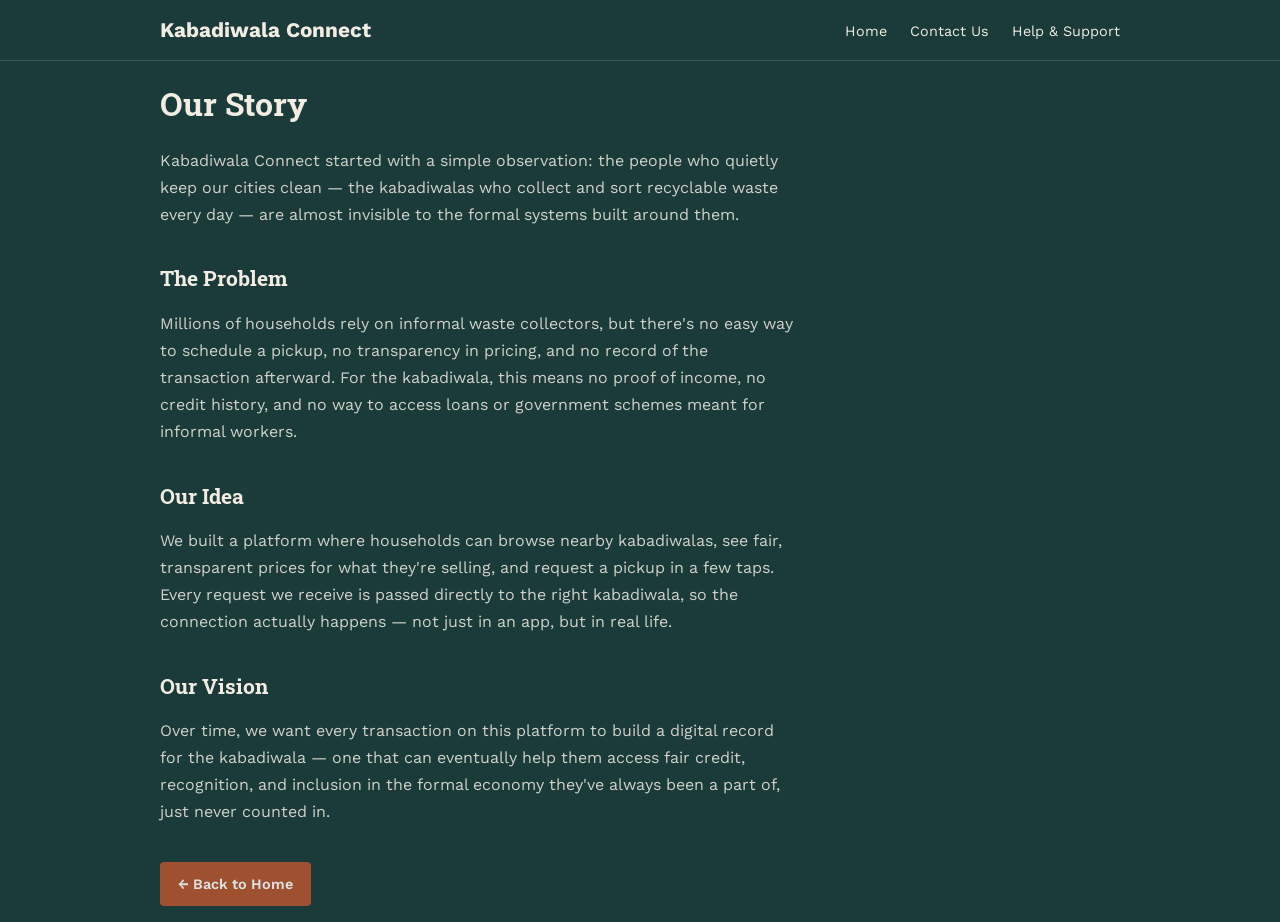
==== about.html @ b05b180d "prototype 1" ====
<!DOCTYPE html>
<html lang="en">
<head>
  <meta charset="UTF-8">
  <meta name="viewport" content="width=device-width, initial-scale=1.0">
  <title>About Us - Kabadiwala Connect</title>

  <link href="https://fonts.googleapis.com/css2?family=Roboto+Slab:wght@700&family=Work+Sans:wght@400;600&display=swap" rel="stylesheet">
  <link rel="stylesheet" href="styles.css">

  <style>
    /* A few extra styles just for this page's long-form text layout */
    .about-content {
      max-width: 640px;
      margin-top: 20px;
    }

    .about-content h2 {
      margin-top: 36px;
      font-size: 1.3rem;
    }

    .about-content p {
      opacity: 0.85;
      line-height: 1.7;
    }
  </style>
</head>
<body>

  <!-- ===== HEADER (same as index.html, but links point back to the homepage) ===== -->
  <header>
    <div class="container">
      <div class="logo"><a href="index.html" style="text-decoration:none; color:inherit;">Kabadiwala Connect</a></div>
      <nav>
        <a href="index.html">Home</a>
        <a href="index.html#contact">Contact Us</a>
        <a href="index.html#help">Help &amp; Support</a>
      </nav>
    </div>
  </header>

  <div class="container">
    <div class="about-content">

      <h1>Our Story</h1>

      <p>Kabadiwala Connect started with a simple observation: the people who
         quietly keep our cities clean — the kabadiwalas who collect and sort
         recyclable waste every day — are almost invisible to the formal
         systems built around them.</p>

      <h2>The Problem</h2>
      <p>Millions of households rely on informal waste collectors, but there's
         no easy way to schedule a pickup, no transparency in pricing, and no
         record of the transaction afterward. For the kabadiwala, this means
         no proof of income, no credit history, and no way to access loans or
         government schemes meant for informal workers.</p>

      <h2>Our Idea</h2>
      <p>We built a platform where households can browse nearby kabadiwalas,
         see fair, transparent prices for what they're selling, and request a
         pickup in a few taps. Every request we receive is passed directly to
         the right kabadiwala, so the connection actually happens — not just
         in an app, but in real life.</p>

      <h2>Our Vision</h2>
      <p>Over time, we want every transaction on this platform to build a
         digital record for the kabadiwala — one that can eventually help them
         access fair credit, recognition, and inclusion in the formal economy
         they've always been a part of, just never counted in.</p>

      <p style="margin-top:36px;"><a href="index.html" class="btn">&larr; Back to Home</a></p>

    </div>
  </div>

</body>
</html>
---- styles.css ----
:root {
      --background: #1B3A3A;
      --text: #F1EDE3;
      --accent: #B5542E;
      --card-bg: #F1EDE3;
      --card-text: #14201D;
      --price-color: #7A8B6F;
    }

    * { box-sizing: border-box; }

    body {
      background: var(--background);
      color: var(--text);
      font-family: 'Work Sans', sans-serif;
      margin: 0;
    }

    h1, h2, h3 {
      font-family: 'Roboto Slab', serif;
    }

    .container {
      max-width: 1000px;
      margin: 0 auto;
      padding: 0 20px;
    }

    a { color: inherit; }

    .btn {
      background: var(--accent);
      color: white;
      border: none;
      padding: 10px 18px;
      border-radius: 4px;
      cursor: pointer;
      font-size: 0.9rem;
      font-weight: 600;
      text-decoration: none;
      display: inline-block;
    }

    .btn:hover { opacity: 0.9; }

    .btn-secondary {
      background: transparent;
      border: 1px solid var(--text);
      color: var(--text);
    }

    /* ---------- HEADER (same on every screen) ---------- */
    header {
      padding: 18px 0;
      border-bottom: 1px solid rgba(241,237,227,0.15);
    }

    header .container {
      display: flex;
      justify-content: space-between;
      align-items: center;
      flex-wrap: wrap;
      gap: 10px;
    }

    .logo {
      font-size: 1.3rem;
      font-weight: bold;
      cursor: pointer;
    }

    nav a {
      margin-left: 18px;
      text-decoration: none;
      font-size: 0.9rem;
      cursor: pointer;
    }

    #cart-button {
      position: relative;
      background: none;
      border: 1px solid var(--text);
      color: var(--text);
      padding: 8px 14px;
      border-radius: 4px;
      cursor: pointer;
      font-size: 0.9rem;
      margin-left: 18px;
    }

    #cart-count {
      background: var(--accent);
      color: white;
      border-radius: 50%;
      font-size: 0.7rem;
      padding: 1px 6px;
      margin-left: 6px;
    }

    /* A "screen" is one full view: Home, Items, Cart, Checkout, Confirmation.
       Only one is visible at a time -- controlled by JavaScript below. */
    .screen { display: none; padding: 40px 0; }
    .screen.active { display: block; }


    /* ---------- HOME SCREEN ---------- */
    .hero {
      padding: 20px 0 40px;
    }

    .hero h1 { font-size: 2rem; max-width: 600px; }
    .hero p { max-width: 550px; opacity: 0.85; }

    .kabadiwala-grid {
      display: grid;
      grid-template-columns: repeat(auto-fit, minmax(240px, 1fr));
      gap: 18px;
      margin-top: 20px;
    }

    .kabadiwala-card {
      background: var(--card-bg);
      color: var(--card-text);
      padding: 20px;
      border-radius: 6px;
    }

    .kabadiwala-card h3 { margin: 0 0 4px 0; font-size: 1.1rem; }
    .kabadiwala-card p { margin: 2px 0; font-size: 0.85rem; opacity: 0.8; }
    .kabadiwala-card .btn { margin-top: 12px; }

    /* About / Contact / Help sections at the bottom of the home screen */
    .info-section {
      margin-top: 60px;
      padding-top: 30px;
      border-top: 1px solid rgba(241,237,227,0.15);
    }

    .info-grid {
      display: grid;
      grid-template-columns: repeat(auto-fit, minmax(220px, 1fr));
      gap: 30px;
      margin-top: 20px;
    }

    .info-grid h4 { margin-bottom: 8px; }
    .info-grid p { font-size: 0.9rem; opacity: 0.8; }


    /* ---------- ITEMS SCREEN ---------- */
    .item-grid {
      display: grid;
      grid-template-columns: repeat(auto-fit, minmax(200px, 1fr));
      gap: 16px;
      margin-top: 20px;
    }

    .item-card {
      background: var(--card-bg);
      color: var(--card-text);
      padding: 18px;
      border-radius: 6px;
      text-align: center;
    }

    .item-card .icon { font-size: 1.8rem; margin-bottom: 6px; }
    .item-card h4 { margin: 4px 0; font-size: 1rem; }
    .item-card .price { color: var(--price-color); font-weight: bold; margin-bottom: 10px; }

    .item-card input[type="number"] {
      width: 70px;
      padding: 6px;
      border: 1px solid #ccc;
      border-radius: 4px;
      text-align: center;
      margin-bottom: 8px;
    }

    .others-box {
      background: var(--card-bg);
      color: var(--card-text);
      padding: 18px;
      border-radius: 6px;
      margin-top: 24px;
    }

    .others-box .row {
      display: flex;
      gap: 10px;
      flex-wrap: wrap;
      margin-top: 10px;
    }

    .others-box input {
      padding: 8px 10px;
      border: 1px solid #ccc;
      border-radius: 4px;
      flex: 1;
      min-width: 140px;
    }


    /* ---------- CART SCREEN ---------- */
    .cart-row {
      background: var(--card-bg);
      color: var(--card-text);
      padding: 14px 18px;
      border-radius: 6px;
      margin-bottom: 10px;
      display: flex;
      justify-content: space-between;
      align-items: center;
      flex-wrap: wrap;
      gap: 10px;
    }

    .cart-row .remove {
      background: none;
      border: none;
      color: var(--accent);
      cursor: pointer;
      font-weight: 600;
    }

    #cart-total {
      margin-top: 20px;
      font-size: 1.2rem;
    }


    /* ---------- CHECKOUT SCREEN ---------- */
    .form-card {
      background: var(--card-bg);
      color: var(--card-text);
      padding: 26px;
      border-radius: 6px;
      max-width: 500px;
    }

    .form-group { margin-bottom: 16px; }
    label { display: block; font-weight: 600; margin-bottom: 6px; font-size: 0.9rem; }

    input, textarea {
      width: 100%;
      padding: 10px 12px;
      border: 1px solid #ccc;
      border-radius: 4px;
      font-family: inherit;
      font-size: 0.95rem;
    }


    /* ---------- CONFIRMATION SCREEN ---------- */
    .confirmation-box {
      background: var(--price-color);
      color: #14201D;
      padding: 24px;
      border-radius: 6px;
      max-width: 500px;
    }
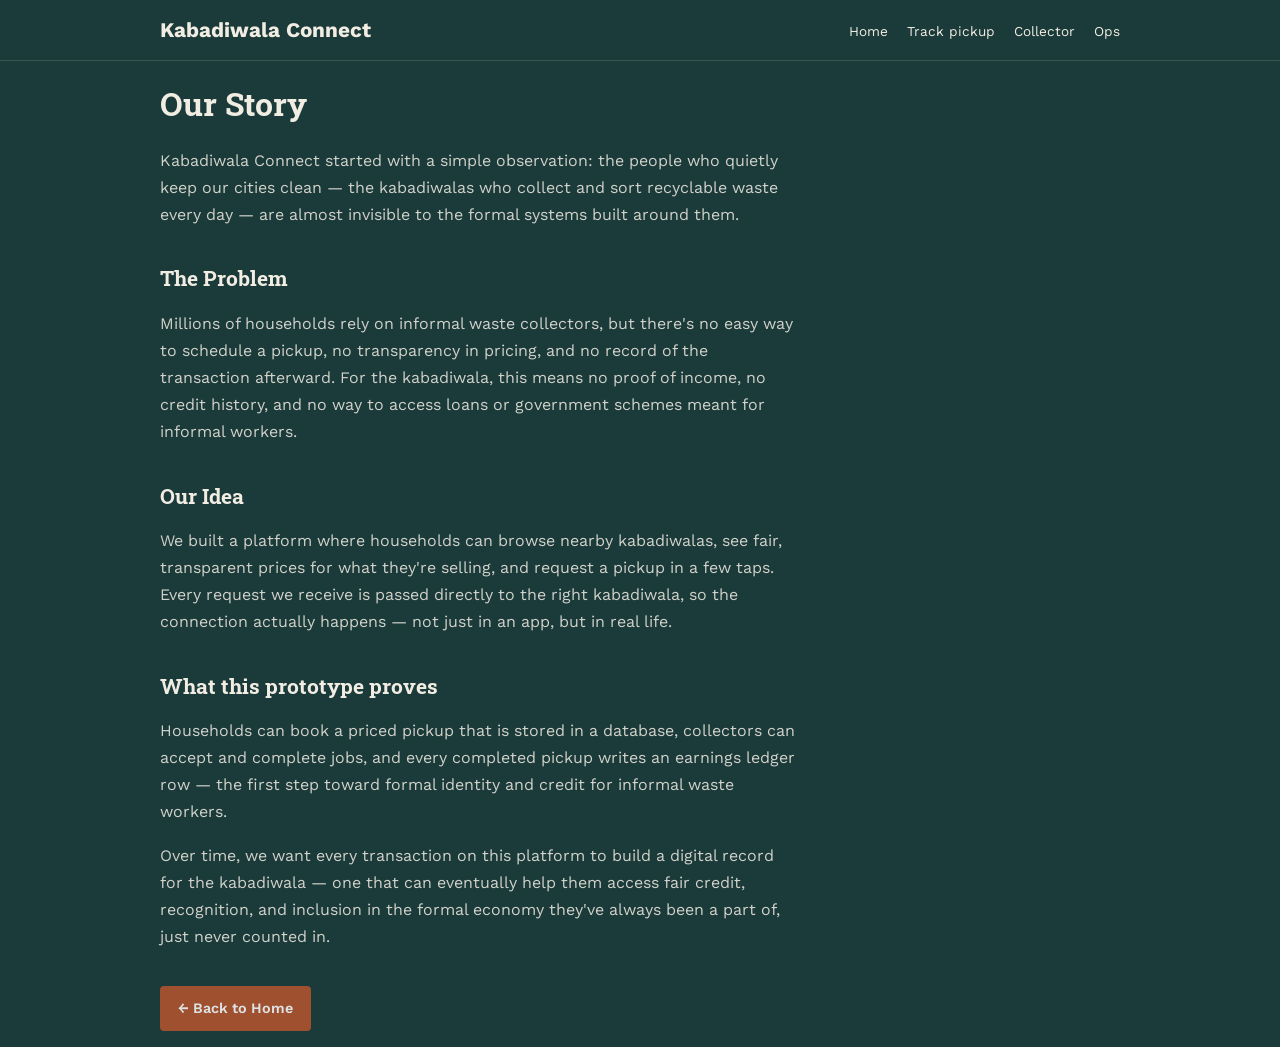
==== commit 16c18440: "Add a local SQLite API so SIH pickups persist across household, collector, and ops. EOF  Co-authored" ====
--- a/about.html
+++ b/about.html
@@ -34,8 +34,9 @@
       <div class="logo"><a href="index.html" style="text-decoration:none; color:inherit;">Kabadiwala Connect</a></div>
       <nav>
         <a href="index.html">Home</a>
-        <a href="index.html#contact">Contact Us</a>
-        <a href="index.html#help">Help &amp; Support</a>
+        <a href="track.html">Track pickup</a>
+        <a href="collector.html">Collector</a>
+        <a href="admin.html">Ops</a>
       </nav>
     </div>
   </header>
@@ -64,7 +65,11 @@
          the right kabadiwala, so the connection actually happens — not just
          in an app, but in real life.</p>
 
-      <h2>Our Vision</h2>
+      <h2>What this prototype proves</h2>
+      <p>Households can book a priced pickup that is stored in a database,
+         collectors can accept and complete jobs, and every completed pickup
+         writes an earnings ledger row — the first step toward formal identity
+         and credit for informal waste workers.</p>
       <p>Over time, we want every transaction on this platform to build a
          digital record for the kabadiwala — one that can eventually help them
          access fair credit, recognition, and inclusion in the formal economy
--- a/styles.css
+++ b/styles.css
@@ -1,260 +1,312 @@
 :root {
-      --background: #1B3A3A;
-      --text: #F1EDE3;
-      --accent: #B5542E;
-      --card-bg: #F1EDE3;
-      --card-text: #14201D;
-      --price-color: #7A8B6F;
-    }
-
-    * { box-sizing: border-box; }
-
-    body {
-      background: var(--background);
-      color: var(--text);
-      font-family: 'Work Sans', sans-serif;
-      margin: 0;
-    }
-
-    h1, h2, h3 {
-      font-family: 'Roboto Slab', serif;
-    }
-
-    .container {
-      max-width: 1000px;
-      margin: 0 auto;
-      padding: 0 20px;
-    }
-
-    a { color: inherit; }
-
-    .btn {
-      background: var(--accent);
-      color: white;
-      border: none;
-      padding: 10px 18px;
-      border-radius: 4px;
-      cursor: pointer;
-      font-size: 0.9rem;
-      font-weight: 600;
-      text-decoration: none;
-      display: inline-block;
-    }
-
-    .btn:hover { opacity: 0.9; }
-
-    .btn-secondary {
-      background: transparent;
-      border: 1px solid var(--text);
-      color: var(--text);
-    }
-
-    /* ---------- HEADER (same on every screen) ---------- */
-    header {
-      padding: 18px 0;
-      border-bottom: 1px solid rgba(241,237,227,0.15);
-    }
-
-    header .container {
-      display: flex;
-      justify-content: space-between;
-      align-items: center;
-      flex-wrap: wrap;
-      gap: 10px;
-    }
-
-    .logo {
-      font-size: 1.3rem;
-      font-weight: bold;
-      cursor: pointer;
-    }
-
-    nav a {
-      margin-left: 18px;
-      text-decoration: none;
-      font-size: 0.9rem;
-      cursor: pointer;
-    }
-
-    #cart-button {
-      position: relative;
-      background: none;
-      border: 1px solid var(--text);
-      color: var(--text);
-      padding: 8px 14px;
-      border-radius: 4px;
-      cursor: pointer;
-      font-size: 0.9rem;
-      margin-left: 18px;
-    }
-
-    #cart-count {
-      background: var(--accent);
-      color: white;
-      border-radius: 50%;
-      font-size: 0.7rem;
-      padding: 1px 6px;
-      margin-left: 6px;
-    }
-
-    /* A "screen" is one full view: Home, Items, Cart, Checkout, Confirmation.
-       Only one is visible at a time -- controlled by JavaScript below. */
-    .screen { display: none; padding: 40px 0; }
-    .screen.active { display: block; }
-
-
-    /* ---------- HOME SCREEN ---------- */
-    .hero {
-      padding: 20px 0 40px;
-    }
-
-    .hero h1 { font-size: 2rem; max-width: 600px; }
-    .hero p { max-width: 550px; opacity: 0.85; }
-
-    .kabadiwala-grid {
-      display: grid;
-      grid-template-columns: repeat(auto-fit, minmax(240px, 1fr));
-      gap: 18px;
-      margin-top: 20px;
-    }
-
-    .kabadiwala-card {
-      background: var(--card-bg);
-      color: var(--card-text);
-      padding: 20px;
-      border-radius: 6px;
-    }
-
-    .kabadiwala-card h3 { margin: 0 0 4px 0; font-size: 1.1rem; }
-    .kabadiwala-card p { margin: 2px 0; font-size: 0.85rem; opacity: 0.8; }
-    .kabadiwala-card .btn { margin-top: 12px; }
-
-    /* About / Contact / Help sections at the bottom of the home screen */
-    .info-section {
-      margin-top: 60px;
-      padding-top: 30px;
-      border-top: 1px solid rgba(241,237,227,0.15);
-    }
-
-    .info-grid {
-      display: grid;
-      grid-template-columns: repeat(auto-fit, minmax(220px, 1fr));
-      gap: 30px;
-      margin-top: 20px;
-    }
-
-    .info-grid h4 { margin-bottom: 8px; }
-    .info-grid p { font-size: 0.9rem; opacity: 0.8; }
-
-
-    /* ---------- ITEMS SCREEN ---------- */
-    .item-grid {
-      display: grid;
-      grid-template-columns: repeat(auto-fit, minmax(200px, 1fr));
-      gap: 16px;
-      margin-top: 20px;
-    }
-
-    .item-card {
-      background: var(--card-bg);
-      color: var(--card-text);
-      padding: 18px;
-      border-radius: 6px;
-      text-align: center;
-    }
-
-    .item-card .icon { font-size: 1.8rem; margin-bottom: 6px; }
-    .item-card h4 { margin: 4px 0; font-size: 1rem; }
-    .item-card .price { color: var(--price-color); font-weight: bold; margin-bottom: 10px; }
-
-    .item-card input[type="number"] {
-      width: 70px;
-      padding: 6px;
-      border: 1px solid #ccc;
-      border-radius: 4px;
-      text-align: center;
-      margin-bottom: 8px;
-    }
-
-    .others-box {
-      background: var(--card-bg);
-      color: var(--card-text);
-      padding: 18px;
-      border-radius: 6px;
-      margin-top: 24px;
-    }
-
-    .others-box .row {
-      display: flex;
-      gap: 10px;
-      flex-wrap: wrap;
-      margin-top: 10px;
-    }
-
-    .others-box input {
-      padding: 8px 10px;
-      border: 1px solid #ccc;
-      border-radius: 4px;
-      flex: 1;
-      min-width: 140px;
-    }
-
-
-    /* ---------- CART SCREEN ---------- */
-    .cart-row {
-      background: var(--card-bg);
-      color: var(--card-text);
-      padding: 14px 18px;
-      border-radius: 6px;
-      margin-bottom: 10px;
-      display: flex;
-      justify-content: space-between;
-      align-items: center;
-      flex-wrap: wrap;
-      gap: 10px;
-    }
-
-    .cart-row .remove {
-      background: none;
-      border: none;
-      color: var(--accent);
-      cursor: pointer;
-      font-weight: 600;
-    }
-
-    #cart-total {
-      margin-top: 20px;
-      font-size: 1.2rem;
-    }
-
-
-    /* ---------- CHECKOUT SCREEN ---------- */
-    .form-card {
-      background: var(--card-bg);
-      color: var(--card-text);
-      padding: 26px;
-      border-radius: 6px;
-      max-width: 500px;
-    }
-
-    .form-group { margin-bottom: 16px; }
-    label { display: block; font-weight: 600; margin-bottom: 6px; font-size: 0.9rem; }
-
-    input, textarea {
-      width: 100%;
-      padding: 10px 12px;
-      border: 1px solid #ccc;
-      border-radius: 4px;
-      font-family: inherit;
-      font-size: 0.95rem;
-    }
-
-
-    /* ---------- CONFIRMATION SCREEN ---------- */
-    .confirmation-box {
-      background: var(--price-color);
-      color: #14201D;
-      padding: 24px;
-      border-radius: 6px;
-      max-width: 500px;
-    }
+  --background: #1B3A3A;
+  --text: #F1EDE3;
+  --accent: #B5542E;
+  --card-bg: #F1EDE3;
+  --card-text: #14201D;
+  --price-color: #7A8B6F;
+}
+
+* { box-sizing: border-box; }
+
+body {
+  background: var(--background);
+  color: var(--text);
+  font-family: 'Work Sans', sans-serif;
+  margin: 0;
+}
+
+h1, h2, h3 {
+  font-family: 'Roboto Slab', serif;
+}
+
+.container {
+  max-width: 1000px;
+  margin: 0 auto;
+  padding: 0 20px;
+}
+
+a { color: inherit; }
+
+.btn {
+  background: var(--accent);
+  color: white;
+  border: none;
+  padding: 10px 18px;
+  border-radius: 4px;
+  cursor: pointer;
+  font-size: 0.9rem;
+  font-weight: 600;
+  text-decoration: none;
+  display: inline-block;
+}
+
+.btn:hover { opacity: 0.9; }
+.btn:disabled { opacity: 0.5; cursor: not-allowed; }
+
+.btn-secondary {
+  background: transparent;
+  border: 1px solid var(--text);
+  color: var(--text);
+}
+
+header {
+  padding: 18px 0;
+  border-bottom: 1px solid rgba(241,237,227,0.15);
+}
+
+header .container {
+  display: flex;
+  justify-content: space-between;
+  align-items: center;
+  flex-wrap: wrap;
+  gap: 10px;
+}
+
+.logo {
+  font-size: 1.3rem;
+  font-weight: bold;
+  cursor: pointer;
+}
+
+nav a {
+  margin-left: 14px;
+  text-decoration: none;
+  font-size: 0.85rem;
+  cursor: pointer;
+}
+
+#cart-button {
+  position: relative;
+  background: none;
+  border: 1px solid var(--text);
+  color: var(--text);
+  padding: 8px 14px;
+  border-radius: 4px;
+  cursor: pointer;
+  font-size: 0.9rem;
+  margin-left: 14px;
+}
+
+#cart-count {
+  background: var(--accent);
+  color: white;
+  border-radius: 50%;
+  font-size: 0.7rem;
+  padding: 1px 6px;
+  margin-left: 6px;
+}
+
+.screen { display: none; padding: 40px 0; }
+.screen.active { display: block; }
+
+.hero { padding: 20px 0 40px; }
+.hero h1 { font-size: 2rem; max-width: 600px; }
+.hero p { max-width: 550px; opacity: 0.85; }
+
+.search-row {
+  display: flex;
+  gap: 10px;
+  flex-wrap: wrap;
+  margin: 8px 0 20px;
+}
+
+.search-row input {
+  max-width: 320px;
+}
+
+.kabadiwala-grid {
+  display: grid;
+  grid-template-columns: repeat(auto-fit, minmax(240px, 1fr));
+  gap: 18px;
+  margin-top: 20px;
+}
+
+.kabadiwala-card {
+  background: var(--card-bg);
+  color: var(--card-text);
+  padding: 20px;
+  border-radius: 6px;
+}
+
+.kabadiwala-card h3 { margin: 0 0 4px 0; font-size: 1.1rem; }
+.kabadiwala-card p { margin: 2px 0; font-size: 0.85rem; opacity: 0.8; }
+.kabadiwala-card .btn { margin-top: 12px; }
+
+.stats-strip {
+  display: grid;
+  grid-template-columns: repeat(auto-fit, minmax(160px, 1fr));
+  gap: 12px;
+  margin: 20px 0 8px;
+}
+
+.stat-card {
+  background: rgba(241,237,227,0.08);
+  border: 1px solid rgba(241,237,227,0.15);
+  border-radius: 6px;
+  padding: 14px;
+}
+
+.stat-card strong { display: block; font-size: 1.3rem; margin-top: 4px; }
+
+.info-section {
+  margin-top: 60px;
+  padding-top: 30px;
+  border-top: 1px solid rgba(241,237,227,0.15);
+}
+
+.info-grid {
+  display: grid;
+  grid-template-columns: repeat(auto-fit, minmax(220px, 1fr));
+  gap: 30px;
+  margin-top: 20px;
+}
+
+.info-grid h4 { margin-bottom: 8px; }
+.info-grid p { font-size: 0.9rem; opacity: 0.8; }
+
+.item-grid {
+  display: grid;
+  grid-template-columns: repeat(auto-fit, minmax(200px, 1fr));
+  gap: 16px;
+  margin-top: 20px;
+}
+
+.item-card {
+  background: var(--card-bg);
+  color: var(--card-text);
+  padding: 18px;
+  border-radius: 6px;
+  text-align: center;
+}
+
+.item-card .icon { font-size: 1.8rem; margin-bottom: 6px; }
+.item-card h4 { margin: 4px 0; font-size: 1rem; }
+.item-card .price { color: var(--price-color); font-weight: bold; margin-bottom: 10px; }
+
+.item-card input[type="number"] {
+  width: 70px;
+  padding: 6px;
+  border: 1px solid #ccc;
+  border-radius: 4px;
+  text-align: center;
+  margin-bottom: 8px;
+}
+
+.others-box {
+  background: var(--card-bg);
+  color: var(--card-text);
+  padding: 18px;
+  border-radius: 6px;
+  margin-top: 24px;
+}
+
+.others-box .row {
+  display: flex;
+  gap: 10px;
+  flex-wrap: wrap;
+  margin-top: 10px;
+}
+
+.others-box input {
+  padding: 8px 10px;
+  border: 1px solid #ccc;
+  border-radius: 4px;
+  flex: 1;
+  min-width: 140px;
+}
+
+.cart-row {
+  background: var(--card-bg);
+  color: var(--card-text);
+  padding: 14px 18px;
+  border-radius: 6px;
+  margin-bottom: 10px;
+  display: flex;
+  justify-content: space-between;
+  align-items: center;
+  flex-wrap: wrap;
+  gap: 10px;
+}
+
+.cart-row .remove {
+  background: none;
+  border: none;
+  color: var(--accent);
+  cursor: pointer;
+  font-weight: 600;
+}
+
+#cart-total { margin-top: 20px; font-size: 1.2rem; }
+
+.form-card {
+  background: var(--card-bg);
+  color: var(--card-text);
+  padding: 26px;
+  border-radius: 6px;
+  max-width: 500px;
+}
+
+.form-group { margin-bottom: 16px; }
+label { display: block; font-weight: 600; margin-bottom: 6px; font-size: 0.9rem; }
+
+input, textarea, select {
+  width: 100%;
+  padding: 10px 12px;
+  border: 1px solid #ccc;
+  border-radius: 4px;
+  font-family: inherit;
+  font-size: 0.95rem;
+}
+
+.confirmation-box {
+  background: var(--price-color);
+  color: #14201D;
+  padding: 24px;
+  border-radius: 6px;
+  max-width: 560px;
+}
+
+.tracking-code {
+  font-size: 1.4rem;
+  font-weight: 700;
+  letter-spacing: 0.08em;
+  margin: 10px 0;
+}
+
+.banner {
+  background: rgba(181,84,46,0.2);
+  border: 1px solid var(--accent);
+  color: var(--text);
+  padding: 10px 14px;
+  border-radius: 6px;
+  margin: 12px 0;
+}
+
+.table-wrap { overflow-x: auto; }
+table {
+  width: 100%;
+  border-collapse: collapse;
+  background: rgba(241,237,227,0.06);
+  margin-top: 16px;
+}
+th, td {
+  text-align: left;
+  padding: 10px;
+  border-bottom: 1px solid rgba(241,237,227,0.12);
+  font-size: 0.9rem;
+}
+.badge {
+  display: inline-block;
+  padding: 3px 8px;
+  border-radius: 99px;
+  font-size: 0.75rem;
+  text-transform: capitalize;
+  background: rgba(241,237,227,0.2);
+}
+.badge.pending { background: #7A8B6F; color: #14201D; }
+.badge.accepted, .badge.en_route { background: #F1EDE3; color: #14201D; }
+.badge.completed { background: #2f6f4f; color: white; }
+.badge.cancelled { background: #B5542E; color: white; }
+.actions { display: flex; gap: 6px; flex-wrap: wrap; }
+.muted { opacity: 0.8; }
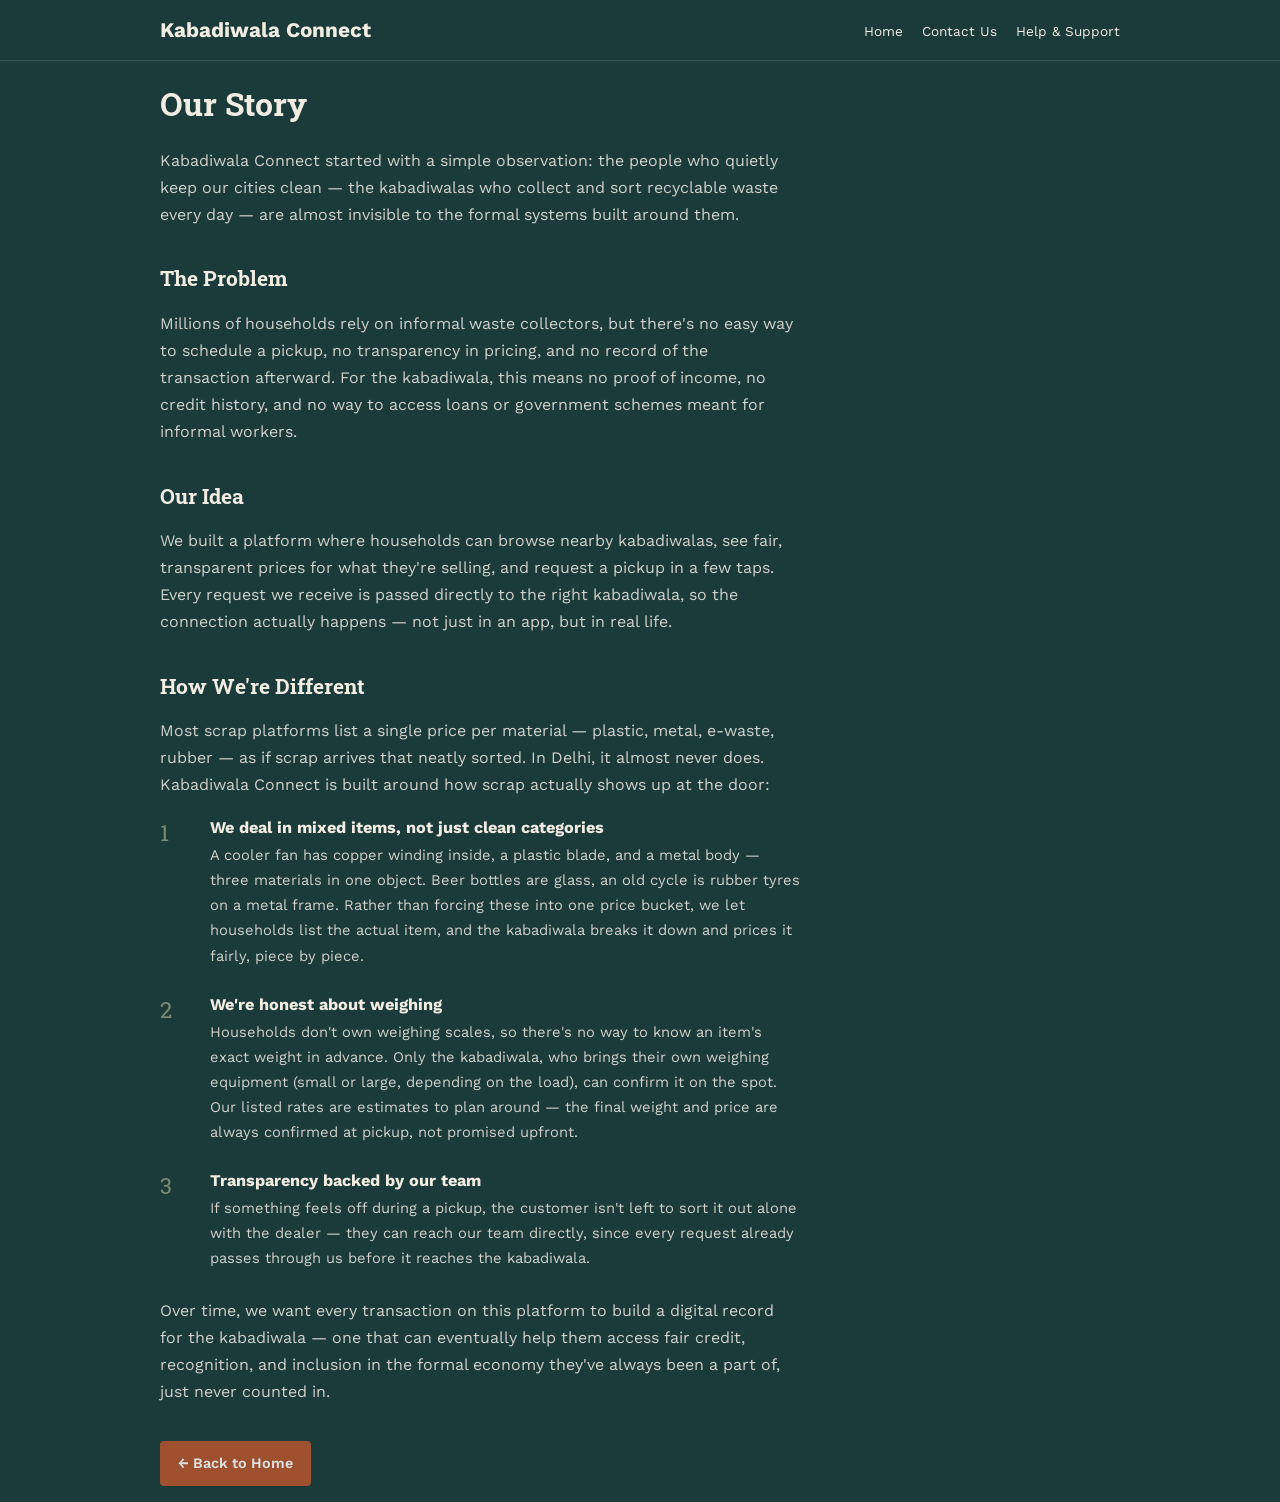
==== commit e5cdbfe6: "changes" ====
--- a/about.html
+++ b/about.html
@@ -24,6 +24,34 @@
       opacity: 0.85;
       line-height: 1.7;
     }
+
+    .diff-list {
+      margin-top: 20px;
+    }
+
+    .diff-item {
+      display: flex;
+      gap: 18px;
+      margin-bottom: 26px;
+    }
+
+    .diff-num {
+      font-family: 'Roboto Slab', serif;
+      color: var(--price-color);
+      font-size: 1.4rem;
+      flex-shrink: 0;
+      width: 32px;
+    }
+
+    .diff-item h4 {
+      margin: 0 0 6px 0;
+      font-size: 1.02rem;
+    }
+
+    .diff-item p {
+      margin: 0;
+      font-size: 0.92rem;
+    }
   </style>
 </head>
 <body>
@@ -34,9 +62,8 @@
       <div class="logo"><a href="index.html" style="text-decoration:none; color:inherit;">Kabadiwala Connect</a></div>
       <nav>
         <a href="index.html">Home</a>
-        <a href="track.html">Track pickup</a>
-        <a href="collector.html">Collector</a>
-        <a href="admin.html">Ops</a>
+        <a href="contact.html">Contact Us</a>
+        <a href="help.html">Help &amp; Support</a>
       </nav>
     </div>
   </header>
@@ -65,11 +92,53 @@
          the right kabadiwala, so the connection actually happens — not just
          in an app, but in real life.</p>
 
-      <h2>What this prototype proves</h2>
-      <p>Households can book a priced pickup that is stored in a database,
-         collectors can accept and complete jobs, and every completed pickup
-         writes an earnings ledger row — the first step toward formal identity
-         and credit for informal waste workers.</p>
+      <h2>How We're Different</h2>
+      <p>Most scrap platforms list a single price per material — plastic,
+         metal, e-waste, rubber — as if scrap arrives that neatly sorted.
+         In Delhi, it almost never does. Kabadiwala Connect is built around
+         how scrap actually shows up at the door:</p>
+
+      <div class="diff-list">
+        <div class="diff-item">
+          <div class="diff-num">1</div>
+          <div>
+            <h4>We deal in mixed items, not just clean categories</h4>
+            <p>A cooler fan has copper winding inside, a plastic blade, and a
+               metal body — three materials in one object. Beer bottles are
+               glass, an old cycle is rubber tyres on a metal frame. Rather
+               than forcing these into one price bucket, we let households
+               list the actual item, and the kabadiwala breaks it down and
+               prices it fairly, piece by piece.</p>
+          </div>
+        </div>
+
+        <div class="diff-item">
+          <div class="diff-num">2</div>
+          <div>
+            <h4>We're honest about weighing</h4>
+            <p>Households don't own weighing scales, so there's no way to
+               know an item's exact weight in advance. Only the kabadiwala,
+               who brings their own weighing equipment (small or large,
+               depending on the load), can confirm it on the spot. Our
+               listed rates are estimates to plan around — the final weight
+               and price are always confirmed at pickup, not promised
+               upfront.</p>
+          </div>
+        </div>
+
+        <div class="diff-item">
+          <div class="diff-num">3</div>
+          <div>
+            <h4>Transparency backed by our team</h4>
+            <p>If something feels off during a pickup, the customer isn't
+               left to sort it out alone with the dealer — they can reach
+               our team directly, since every request already passes
+               through us before it reaches the kabadiwala.</p>
+          </div>
+        </div>
+      </div>
+
+
       <p>Over time, we want every transaction on this platform to build a
          digital record for the kabadiwala — one that can eventually help them
          access fair credit, recognition, and inclusion in the formal economy
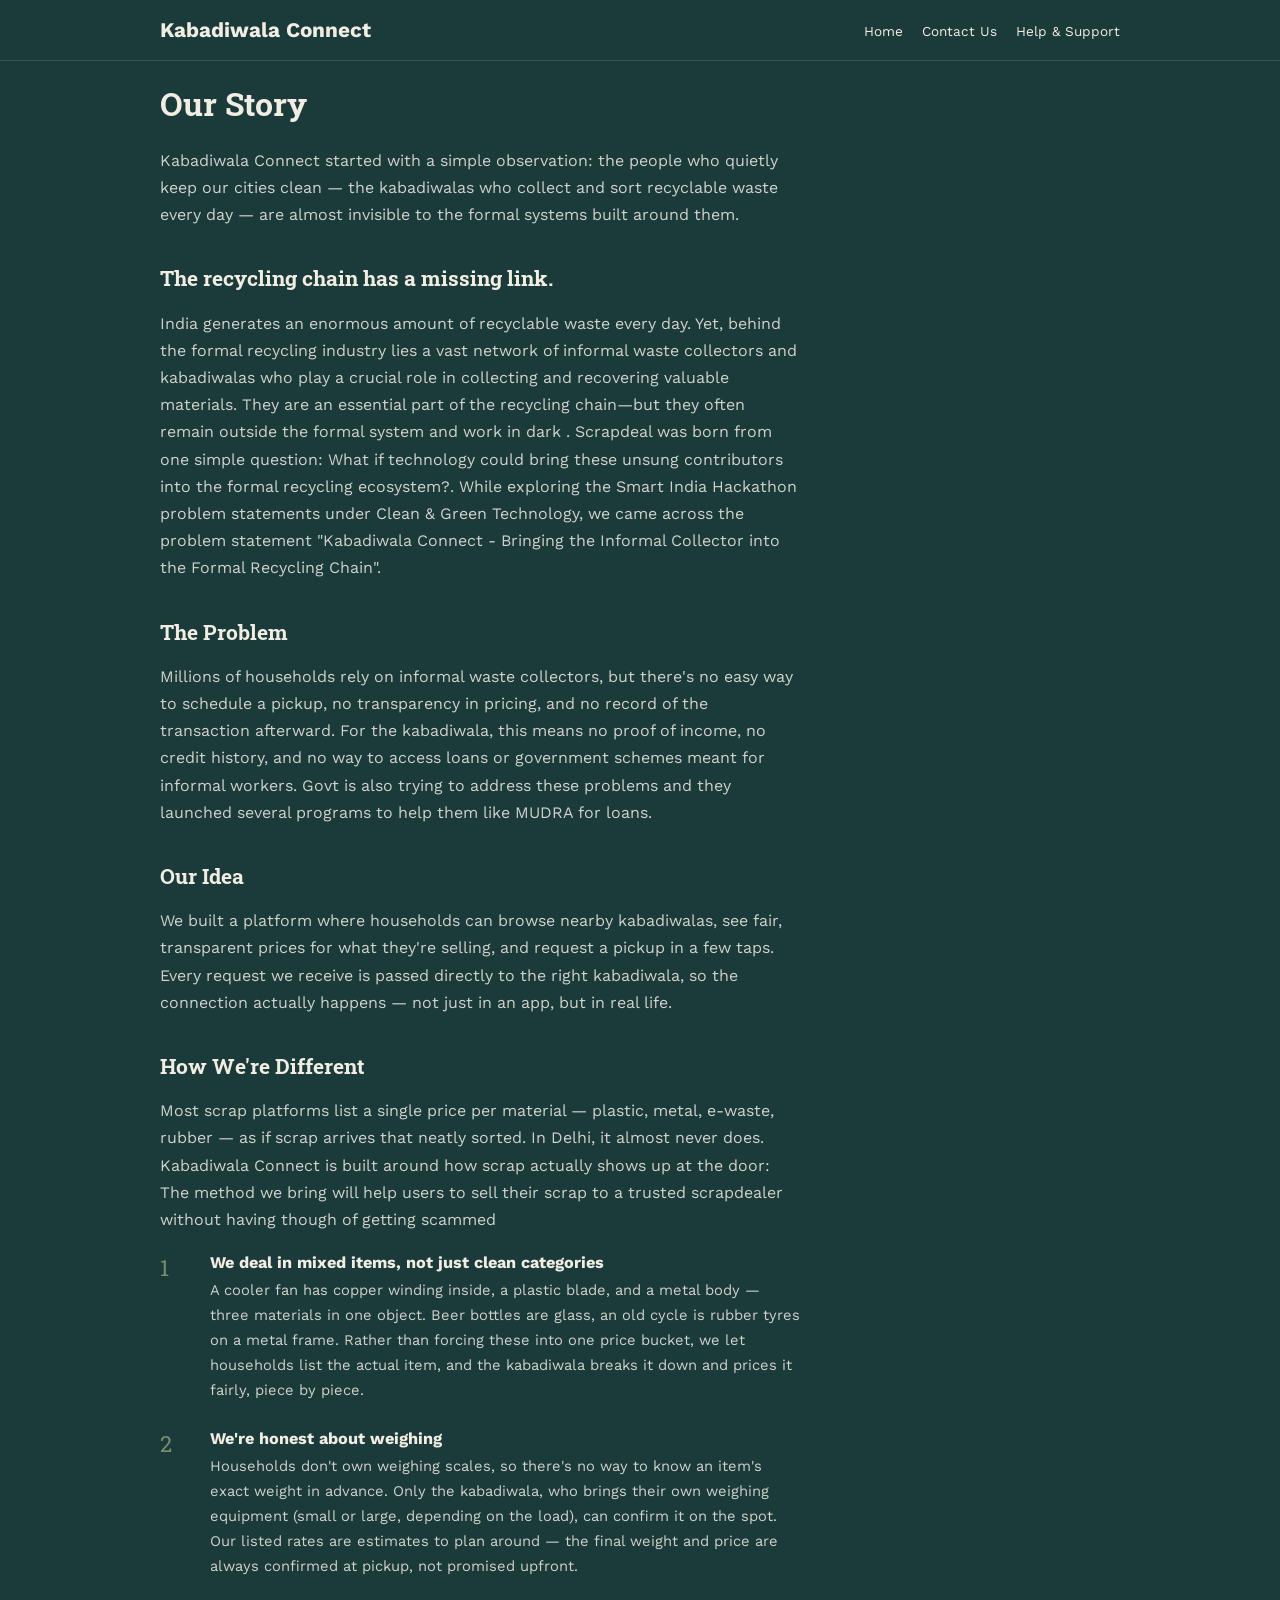
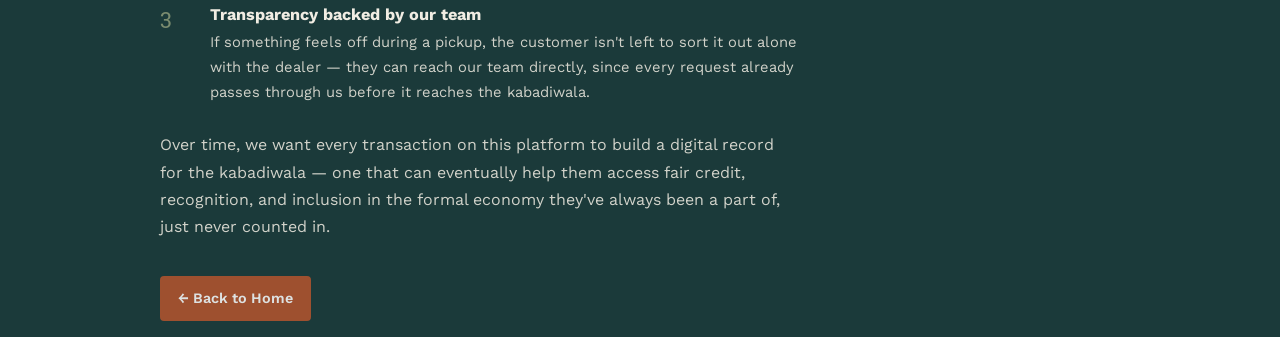
==== commit 231f867d: "proto 2" ====
--- a/about.html
+++ b/about.html
@@ -1,11 +1,13 @@
 <!DOCTYPE html>
 <html lang="en">
+
 <head>
   <meta charset="UTF-8">
   <meta name="viewport" content="width=device-width, initial-scale=1.0">
   <title>About Us - Kabadiwala Connect</title>
 
-  <link href="https://fonts.googleapis.com/css2?family=Roboto+Slab:wght@700&family=Work+Sans:wght@400;600&display=swap" rel="stylesheet">
+  <link href="https://fonts.googleapis.com/css2?family=Roboto+Slab:wght@700&family=Work+Sans:wght@400;600&display=swap"
+    rel="stylesheet">
   <link rel="stylesheet" href="styles.css">
 
   <style>
@@ -54,6 +56,7 @@
     }
   </style>
 </head>
+
 <body>
 
   <!-- ===== HEADER (same as index.html, but links point back to the homepage) ===== -->
@@ -74,29 +77,46 @@
       <h1>Our Story</h1>
 
       <p>Kabadiwala Connect started with a simple observation: the people who
-         quietly keep our cities clean — the kabadiwalas who collect and sort
-         recyclable waste every day — are almost invisible to the formal
-         systems built around them.</p>
+        quietly keep our cities clean — the kabadiwalas who collect and sort
+        recyclable waste every day — are almost invisible to the formal
+        systems built around them.</p>
+
+      <h2>The recycling chain has a missing link.</h2>
+      <p>India generates an enormous amount of recyclable waste every day. Yet, behind the formal recycling industry
+        lies a vast network of informal waste collectors and kabadiwalas who play a crucial role in collecting and
+        recovering valuable materials.
+        They are an essential part of the recycling chain—but they often remain outside the formal system and work in
+        dark .
+
+        Scrapdeal was born from one simple question:
+
+        What if technology could bring these unsung contributors into the formal recycling ecosystem?.
+
+        While exploring the Smart India Hackathon problem statements under Clean & Green Technology, we came across the
+        problem statement "Kabadiwala Connect - Bringing the Informal Collector into the Formal Recycling Chain".
+      </p>
 
       <h2>The Problem</h2>
       <p>Millions of households rely on informal waste collectors, but there's
-         no easy way to schedule a pickup, no transparency in pricing, and no
-         record of the transaction afterward. For the kabadiwala, this means
-         no proof of income, no credit history, and no way to access loans or
-         government schemes meant for informal workers.</p>
+        no easy way to schedule a pickup, no transparency in pricing, and no
+        record of the transaction afterward. For the kabadiwala, this means
+        no proof of income, no credit history, and no way to access loans or
+        government schemes meant for informal workers. Govt is also trying to address these problems and they launched
+        several programs to help them like MUDRA for loans.</p>
 
       <h2>Our Idea</h2>
       <p>We built a platform where households can browse nearby kabadiwalas,
-         see fair, transparent prices for what they're selling, and request a
-         pickup in a few taps. Every request we receive is passed directly to
-         the right kabadiwala, so the connection actually happens — not just
-         in an app, but in real life.</p>
+        see fair, transparent prices for what they're selling, and request a
+        pickup in a few taps. Every request we receive is passed directly to
+        the right kabadiwala, so the connection actually happens — not just
+        in an app, but in real life.</p>
 
       <h2>How We're Different</h2>
       <p>Most scrap platforms list a single price per material — plastic,
-         metal, e-waste, rubber — as if scrap arrives that neatly sorted.
-         In Delhi, it almost never does. Kabadiwala Connect is built around
-         how scrap actually shows up at the door:</p>
+        metal, e-waste, rubber — as if scrap arrives that neatly sorted.
+        In Delhi, it almost never does. Kabadiwala Connect is built around
+        how scrap actually shows up at the door: The method we bring will help users to sell their scrap to a trusted
+        scrapdealer without having though of getting scammed</p>
 
       <div class="diff-list">
         <div class="diff-item">
@@ -104,11 +124,11 @@
           <div>
             <h4>We deal in mixed items, not just clean categories</h4>
             <p>A cooler fan has copper winding inside, a plastic blade, and a
-               metal body — three materials in one object. Beer bottles are
-               glass, an old cycle is rubber tyres on a metal frame. Rather
-               than forcing these into one price bucket, we let households
-               list the actual item, and the kabadiwala breaks it down and
-               prices it fairly, piece by piece.</p>
+              metal body — three materials in one object. Beer bottles are
+              glass, an old cycle is rubber tyres on a metal frame. Rather
+              than forcing these into one price bucket, we let households
+              list the actual item, and the kabadiwala breaks it down and
+              prices it fairly, piece by piece.</p>
           </div>
         </div>
 
@@ -117,12 +137,12 @@
           <div>
             <h4>We're honest about weighing</h4>
             <p>Households don't own weighing scales, so there's no way to
-               know an item's exact weight in advance. Only the kabadiwala,
-               who brings their own weighing equipment (small or large,
-               depending on the load), can confirm it on the spot. Our
-               listed rates are estimates to plan around — the final weight
-               and price are always confirmed at pickup, not promised
-               upfront.</p>
+              know an item's exact weight in advance. Only the kabadiwala,
+              who brings their own weighing equipment (small or large,
+              depending on the load), can confirm it on the spot. Our
+              listed rates are estimates to plan around — the final weight
+              and price are always confirmed at pickup, not promised
+              upfront.</p>
           </div>
         </div>
 
@@ -131,18 +151,18 @@
           <div>
             <h4>Transparency backed by our team</h4>
             <p>If something feels off during a pickup, the customer isn't
-               left to sort it out alone with the dealer — they can reach
-               our team directly, since every request already passes
-               through us before it reaches the kabadiwala.</p>
+              left to sort it out alone with the dealer — they can reach
+              our team directly, since every request already passes
+              through us before it reaches the kabadiwala.</p>
           </div>
         </div>
       </div>
 
 
       <p>Over time, we want every transaction on this platform to build a
-         digital record for the kabadiwala — one that can eventually help them
-         access fair credit, recognition, and inclusion in the formal economy
-         they've always been a part of, just never counted in.</p>
+        digital record for the kabadiwala — one that can eventually help them
+        access fair credit, recognition, and inclusion in the formal economy
+        they've always been a part of, just never counted in.</p>
 
       <p style="margin-top:36px;"><a href="index.html" class="btn">&larr; Back to Home</a></p>
 
@@ -150,4 +170,5 @@
   </div>
 
 </body>
-</html>
+
+</html>
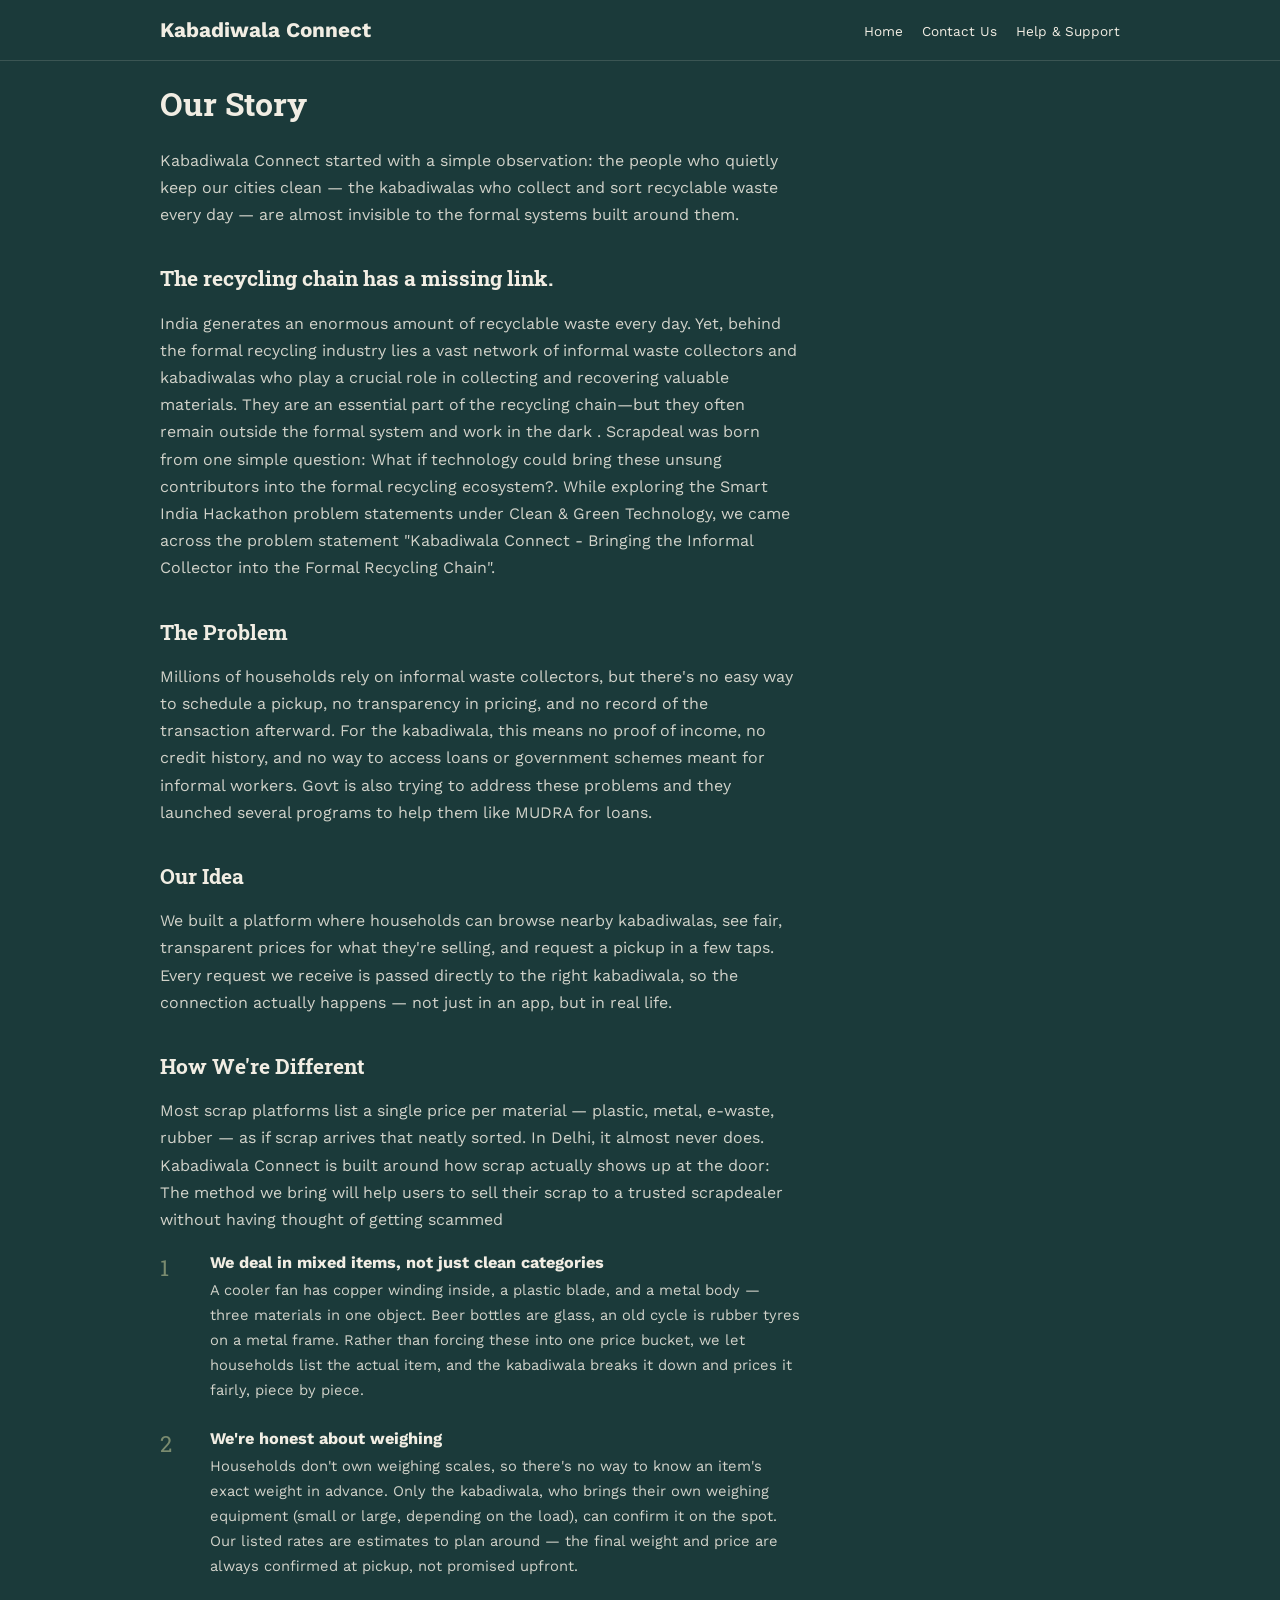
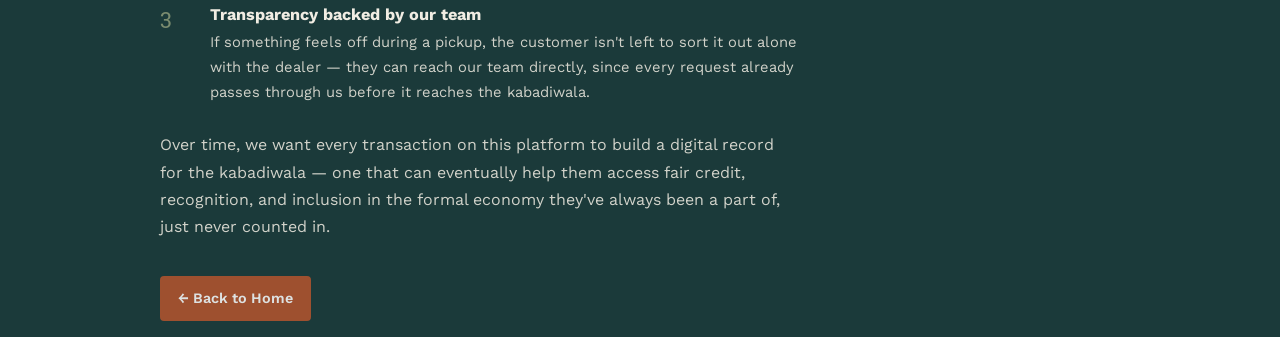
==== commit 55b8bc3e: "thought" ====
--- a/about.html
+++ b/about.html
@@ -85,8 +85,7 @@
       <p>India generates an enormous amount of recyclable waste every day. Yet, behind the formal recycling industry
         lies a vast network of informal waste collectors and kabadiwalas who play a crucial role in collecting and
         recovering valuable materials.
-        They are an essential part of the recycling chain—but they often remain outside the formal system and work in
-        dark .
+        They are an essential part of the recycling chain—but they often remain outside the formal system and work in the dark .
 
         Scrapdeal was born from one simple question:
 
@@ -116,7 +115,7 @@
         metal, e-waste, rubber — as if scrap arrives that neatly sorted.
         In Delhi, it almost never does. Kabadiwala Connect is built around
         how scrap actually shows up at the door: The method we bring will help users to sell their scrap to a trusted
-        scrapdealer without having though of getting scammed</p>
+        scrapdealer without having thought of getting scammed</p>
 
       <div class="diff-list">
         <div class="diff-item">
